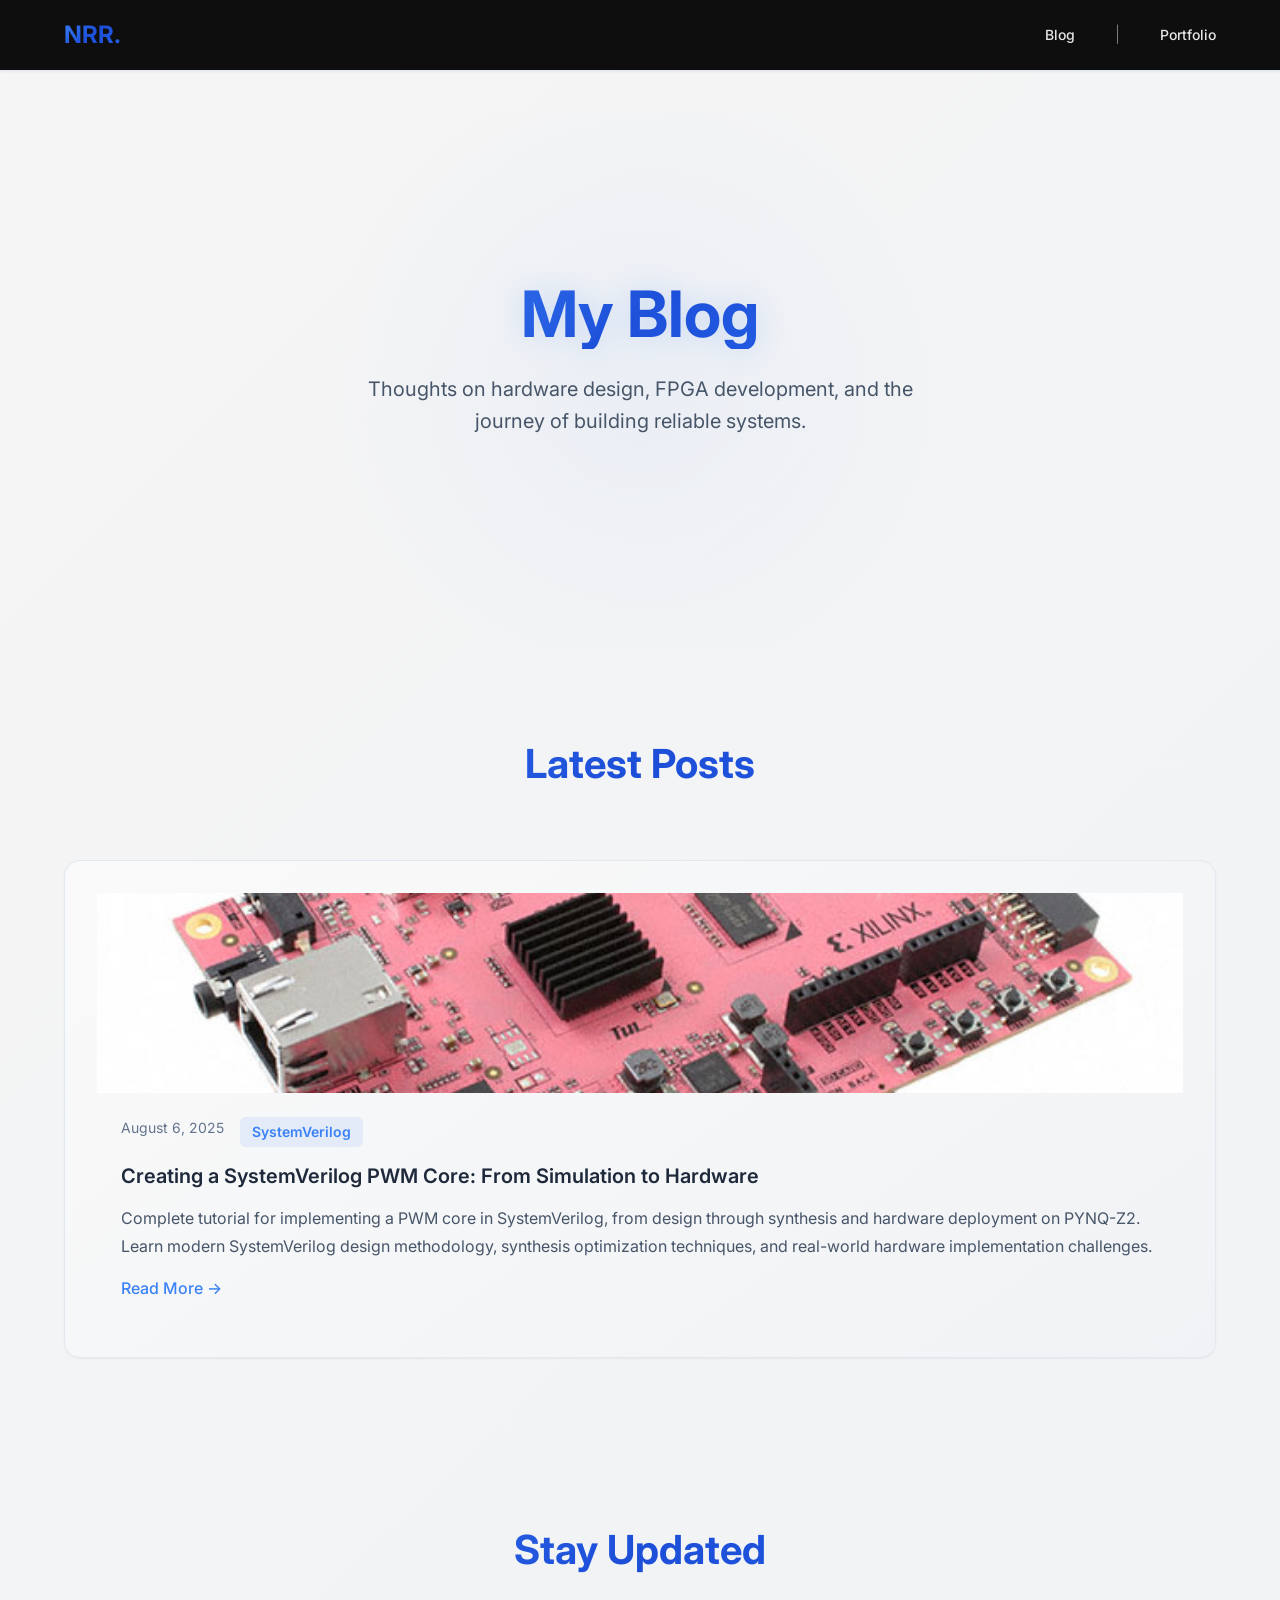
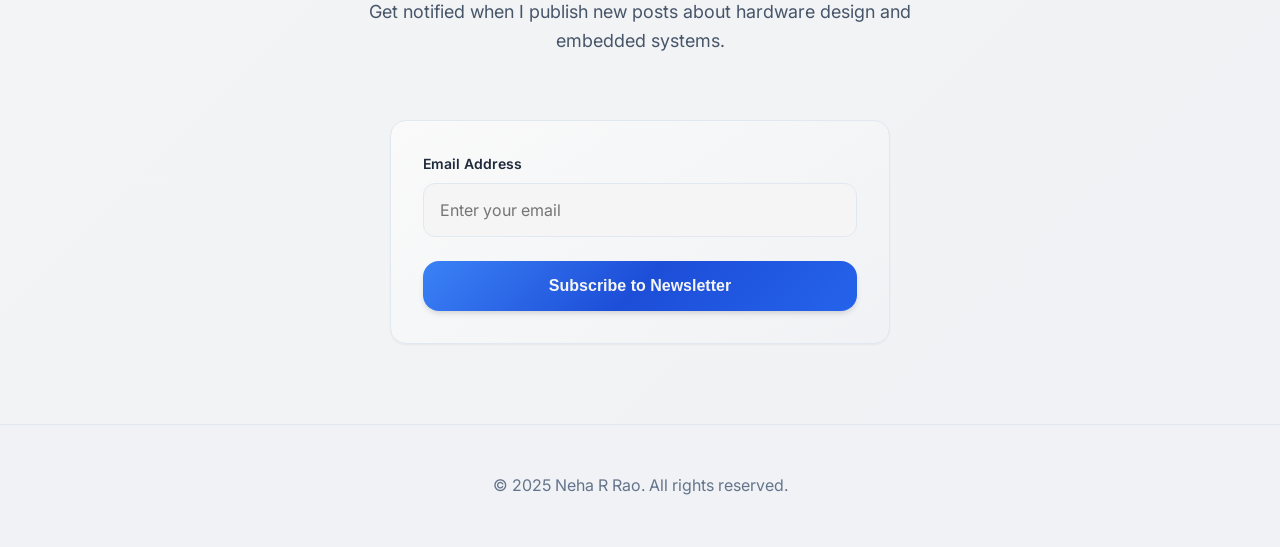
==== blog.html @ 820694b0 "blog" ====
<!DOCTYPE html>
<html lang="en">

<head>
    <meta charset="UTF-8">
    <meta name="viewport" content="width=device-width, initial-scale=1.0">
    <title>Blog - Neha R Rao</title>
    <link rel="stylesheet" href="styles.css">
</head>

<body>
    <header>
        <div class="container">
            <div class="header-content">
                <div class="logo">
                    <a href="index.html" onclick="window.open('index.html', '_self');">NRR.</a>
                </div>
                <nav>
                    <ul>
                        <li><a href="blog.html" class="active">Blog</a></li>
                        <li class="nav-separator">|</li>
                        <li><a href="index.html" onclick="window.open('index.html', '_self');">Portfolio</a></li>
                    </ul>
                </nav>
            </div>
        </div>
    </header>

    <main>
        <div class="container">
            <!-- Blog Hero Section -->
            <section id="blog-hero">
                <div class="hero-content">
                    <h1 class="hero-title">My Blog</h1>
                    <p class="hero-subtitle">
                        Thoughts on hardware design, FPGA development, and the journey of building reliable systems.
                    </p>
                </div>
            </section>

            <!-- Blog Posts Section -->
            <section id="blog-posts">
                <div class="section-header">
                    <h2 class="section-title">Latest Posts</h2>
                </div>
                
                <div class="blog-grid">
                    <!-- Blog Post 1 -->
                    <article class="blog-card card">
                        <div class="blog-image">
                            <img src="images/pynqz2.jpeg" alt="SystemVerilog PWM Core" class="project-image">
                        </div>
                        <div class="blog-content">
                            <div class="blog-meta">
                                <span class="blog-date">August 6, 2025</span>
                                <span class="blog-category">SystemVerilog</span>
                            </div>
                            <h3 class="blog-title">Creating a SystemVerilog PWM Core: From Simulation to Hardware</h3>
                            <p class="blog-excerpt">
                                Complete tutorial for implementing a PWM core in SystemVerilog, from design through synthesis and hardware deployment on PYNQ-Z2. Learn modern SystemVerilog design methodology, synthesis optimization techniques, and real-world hardware implementation challenges.
                            </p>
                            <a href="pwm-tutorial.html" class="blog-link">Read More →</a>
                        </div>
                    </article>
                </div>
            </section>

            <!-- Newsletter Section -->
            <section id="newsletter">
                <div class="section-header">
                    <h2 class="section-title">Stay Updated</h2>
                    <p class="section-subtitle">Get notified when I publish new posts about hardware design and embedded systems.</p>
                </div>
                <div class="newsletter-form">
                    <form action="https://formspree.io/f/movlgvbb" method="POST" class="contact-form">
                        <div class="form-group">
                            <label for="newsletter-email">Email Address</label>
                            <input type="email" id="newsletter-email" name="newsletter-email" placeholder="Enter your email" required>
                        </div>
                        <button type="submit" class="submit-btn">
                            <span class="btn-text">Subscribe to Newsletter</span>
                        </button>
                    </form>
                </div>
            </section>
        </div>
    </main>

    <footer>
        <div class="container">
            <p>&copy; 2025 Neha R Rao. All rights reserved.</p>
        </div>
    </footer>

    <!-- Scroll to Top Button -->
    <button id="scrollToTopBtn">
        <svg viewBox="-3 0 32 32" version="1.1" xmlns="http://www.w3.org/2000/svg" xmlns:xlink="http://www.w3.org/1999/xlink">
            <g id="SVGRepo_bgCarrier" stroke-width="0"></g>
            <g id="SVGRepo_tracerCarrier" stroke-linecap="round" stroke-linejoin="round"></g>
            <g id="SVGRepo_iconCarrier">
                <g id="icomoon-ignore"> </g>
                <path d="M26.221 16c0-7.243-5.871-13.113-13.113-13.113s-13.113 5.87-13.113 13.113c0 7.242 5.871 13.113 13.113 13.113s13.113-5.871 13.113-13.113zM1.045 16c0-6.652 5.412-12.064 12.064-12.064s12.064 5.412 12.064 12.064c0 6.652-5.411 12.064-12.064 12.064-6.652 0-12.064-5.412-12.064-12.064z" fill="currentColor"> </path>
                <path d="M18.746 15.204l0.742-0.742-6.379-6.379-6.378 6.379 0.742 0.742 5.112-5.112v12.727h1.049v-12.727z" fill="currentColor"> </path>
            </g>
        </svg>
    </button>

    <script src="script.js"></script>
</body>

</html>
---- styles.css ----
/* Modern Portfolio Styles */
@import url('https://fonts.googleapis.com/css2?family=Inter:wght@100..900&display=swap');

/* CSS Reset and Base Styles */
* {
    margin: 0;
    padding: 0;
    box-sizing: border-box;
}

html {
    scroll-behavior: smooth;
}

:root {
    /* Color Palette - Modern White/Light Theme */
    --primary-bg: #f5f5f5;
    --secondary-bg: #f0f2f5;
    --card-bg: #fafafa;
    --accent-color: #3b82f6;
    --accent-secondary: #1d4ed8;
    --accent-hover: #2563eb;
    --text-primary: #1e293b;
    --text-secondary: #475569;
    --text-muted: #64748b;
    --border-color: #e2e8f0;
    --gradient-primary: linear-gradient(135deg, #3b82f6 0%, #1d4ed8 50%, #2563eb 100%);
    --gradient-secondary: linear-gradient(135deg, #6366f1 0%, #8b5cf6 100%);
    --gradient-card: linear-gradient(145deg, #fafafa 0%, #f0f2f5 100%);
    
    /* Typography */
    --font-family: 'Inter', -apple-system, BlinkMacSystemFont, 'Segoe UI', Roboto, sans-serif;
    --font-size-xs: 0.75rem;
    --font-size-sm: 0.875rem;
    --font-size-base: 1rem;
    --font-size-lg: 1.125rem;
    --font-size-xl: 1.25rem;
    --font-size-2xl: 1.5rem;
    --font-size-3xl: 2rem;
    --font-size-4xl: 2.5rem;
    --font-size-5xl: 3rem;
    --font-size-6xl: 4rem;
    
    /* Spacing */
    --space-1: 0.25rem;
    --space-2: 0.5rem;
    --space-3: 0.75rem;
    --space-4: 1rem;
    --space-5: 1.25rem;
    --space-6: 1.5rem;
    --space-8: 2rem;
    --space-10: 2.5rem;
    --space-12: 3rem;
    --space-16: 4rem;
    --space-20: 5rem;
    --space-24: 6rem;
    
    /* Border Radius */
    --radius-sm: 0.375rem;
    --radius-md: 0.5rem;
    --radius-lg: 0.75rem;
    --radius-xl: 1rem;
    --radius-2xl: 1.5rem;
    
    /* Shadows */
    --shadow-sm: 0 1px 2px 0 rgba(0, 0, 0, 0.05);
    --shadow-md: 0 4px 6px -1px rgba(0, 0, 0, 0.1), 0 2px 4px -1px rgba(0, 0, 0, 0.06);
    --shadow-lg: 0 10px 15px -3px rgba(0, 0, 0, 0.1), 0 4px 6px -2px rgba(0, 0, 0, 0.05);
    --shadow-xl: 0 20px 25px -5px rgba(0, 0, 0, 0.1), 0 10px 10px -5px rgba(0, 0, 0, 0.04);
    --shadow-glow: 0 0 20px rgba(59, 130, 246, 0.15);
    
    /* Transitions */
    --transition-fast: 150ms ease-in-out;
    --transition-normal: 250ms ease-in-out;
    --transition-slow: 350ms ease-in-out;
}

body {
    font-family: var(--font-family);
    background: linear-gradient(135deg, var(--primary-bg) 0%, var(--secondary-bg) 100%);
    color: var(--text-primary);
    line-height: 1.6;
    font-size: var(--font-size-base);
    overflow-x: hidden;
    min-height: 100vh;
}

/* Container */
.container {
    max-width: 1200px;
    margin: 0 auto;
    padding: 0 var(--space-6);
}

/* Header */
header {
    position: fixed;
    top: 0;
    left: 0;
    right: 0;
    background: rgba(10, 10, 10, 0.98);
    backdrop-filter: blur(20px);
    border-bottom: 1px solid var(--border-color);
    z-index: 1000;
    transition: var(--transition-normal);
    box-shadow: var(--shadow-sm);
}

.header-content {
    display: flex;
    justify-content: space-between;
    align-items: center;
    padding: var(--space-4) 0;
}

.logo {
    font-size: var(--font-size-2xl);
    font-weight: 700;
    background: var(--gradient-primary);
    -webkit-background-clip: text;
    -webkit-text-fill-color: transparent;
    background-clip: text;
    text-decoration: none;
    transition: var(--transition-fast);
}

.logo:hover {
    transform: scale(1.05);
}

/* Navigation */
nav ul {
    display: flex;
    list-style: none;
    gap: var(--space-8);
    align-items: center;
}

nav a {
    color: rgba(255, 255, 255, 0.9);
    text-decoration: none;
    font-weight: 500;
    font-size: var(--font-size-sm);
    transition: var(--transition-fast);
    position: relative;
    padding: var(--space-2) 0;
}

nav a:hover,
nav a.active {
    color: #ffffff;
}

/* Navigation separator */
.nav-separator {
    color: rgba(255, 255, 255, 0.5);
    margin: 0 var(--space-2);
    font-weight: 300;
}

nav a::after {
    content: '';
    position: absolute;
    bottom: 0;
    left: 0;
    width: 0;
    height: 2px;
    background: var(--gradient-primary);
    transition: var(--transition-fast);
}

nav a:hover::after,
nav a.active::after {
    width: 100%;
}

/* Main Content */
main {
    margin-top: 80px;
    padding-top: var(--space-8);
}

/* Hero Section */
#about {
    min-height: 100vh;
    display: flex;
    flex-direction: column;
    justify-content: center;
    padding: var(--space-20) 0;
    position: relative;
}

#about::before {
    content: '';
    position: absolute;
    top: 0;
    left: 0;
    right: 0;
    bottom: 0;
    background: radial-gradient(circle at 50% 50%, rgba(59, 130, 246, 0.05) 0%, transparent 50%);
    pointer-events: none;
}

.hero-content {
    text-align: center;
    max-width: 800px;
    margin: 0 auto;
    opacity: 0;
    transform: translateY(30px);
    transition: all 0.8s ease-out;
    position: relative;
    z-index: 1;
}

.hero-title {
    font-size: var(--font-size-6xl);
    font-weight: 700;
    margin-bottom: var(--space-6);
    background: var(--gradient-primary);
    -webkit-background-clip: text;
    -webkit-text-fill-color: transparent;
    background-clip: text;
    line-height: 1.1;
    text-shadow: 0 0 30px rgba(59, 130, 246, 0.2);
}

.hero-subtitle {
    font-size: var(--font-size-xl);
    color: var(--text-secondary);
    margin-bottom: var(--space-12);
    line-height: 1.6;
    max-width: 600px;
    margin-left: auto;
    margin-right: auto;
}

/* Social Links */
.social-links {
    display: flex;
    justify-content: center;
    gap: var(--space-6);
    margin-bottom: var(--space-8);
}

.social-link {
    display: flex;
    align-items: center;
    justify-content: center;
    width: 50px;
    height: 50px;
    background: var(--gradient-card);
    border: 1px solid var(--border-color);
    border-radius: var(--radius-lg);
    transition: var(--transition-normal);
    color: var(--text-secondary);
    position: relative;
    overflow: hidden;
    box-shadow: var(--shadow-sm);
}

/* Removed the blue hover animation from social links */

.social-link:hover {
    transform: translateY(-2px);
    box-shadow: var(--shadow-glow);
    border-color: var(--accent-color);
}

.social-link svg {
    width: 24px;
    height: 24px;
    position: relative;
    z-index: 1;
    transition: color 0.3s ease;
}

.social-link:hover svg {
    color: var(--accent-color);
}

/* Resume Button */
.resume-button {
    display: inline-flex;
    align-items: center;
    padding: var(--space-4) var(--space-8);
    background: var(--gradient-primary);
    color: var(--primary-bg);
    text-decoration: none;
    border-radius: var(--radius-xl);
    font-weight: 600;
    font-size: var(--font-size-base);
    transition: var(--transition-normal);
    box-shadow: var(--shadow-md);
    position: relative;
    overflow: hidden;
}

.resume-button::before {
    content: '';
    position: absolute;
    top: 0;
    left: -100%;
    width: 100%;
    height: 100%;
    background: linear-gradient(90deg, transparent, rgba(255, 255, 255, 0.2), transparent);
    transition: left 0.5s ease;
}

.resume-button:hover::before {
    left: 100%;
}

.resume-button:hover {
    transform: translateY(-2px);
    box-shadow: var(--shadow-glow);
    color: var(--primary-bg);
}

/* Sections */
section {
    padding: var(--space-20) 0;
    position: relative;
}

.section-header {
    text-align: center;
    margin-bottom: var(--space-16);
}

.section-title {
    font-size: var(--font-size-4xl);
    font-weight: 700;
    background: var(--gradient-primary);
    -webkit-background-clip: text;
    -webkit-text-fill-color: transparent;
    background-clip: text;
    margin-bottom: var(--space-4);
}

.section-subtitle {
    color: var(--text-secondary);
    font-size: var(--font-size-lg);
    max-width: 600px;
    margin: 0 auto;
}

/* Cards */
.card {
    background: var(--gradient-card);
    border: 1px solid var(--border-color);
    border-radius: var(--radius-xl);
    padding: var(--space-8);
    transition: var(--transition-normal);
    height: 100%;
    position: relative;
    overflow: hidden;
    box-shadow: var(--shadow-sm);
}

.card::before {
    content: '';
    position: absolute;
    top: 0;
    left: 0;
    right: 0;
    height: 3px;
    background: var(--gradient-primary);
    transform: scaleX(0);
    transition: transform 0.3s ease;
}

.card:hover::before {
    transform: scaleX(1);
}

.card:hover {
    transform: translateY(-4px);
    box-shadow: var(--shadow-glow);
    border-color: var(--accent-color);
}

/* Skills Grid */
.skills-grid {
    display: grid;
    grid-template-columns: repeat(auto-fit, minmax(300px, 1fr));
    gap: var(--space-6);
    margin-top: var(--space-12);
}

.skill-card {
    background: var(--gradient-card);
    border: 1px solid var(--border-color);
    border-radius: var(--radius-xl);
    padding: var(--space-8);
    transition: var(--transition-normal);
    position: relative;
    overflow: hidden;
    box-shadow: var(--shadow-sm);
}

.skill-card::after {
    content: '';
    position: absolute;
    top: 0;
    left: -100%;
    width: 100%;
    height: 100%;
    background: linear-gradient(90deg, transparent, rgba(59, 130, 246, 0.05), transparent);
    transition: left 0.5s ease;
}

.skill-card:hover::after {
    left: 100%;
}

.skill-card:hover {
    transform: translateY(-4px);
    box-shadow: var(--shadow-glow);
    border-color: var(--accent-color);
}

.skill-card h3 {
    font-size: var(--font-size-lg);
    font-weight: 600;
    margin-bottom: var(--space-4);
    color: var(--accent-color);
}

.skill-card p {
    color: var(--text-secondary);
    line-height: 1.7;
}

/* Experience */
.experience-item {
    margin-bottom: var(--space-8);
}

.experience-item:last-child {
    margin-bottom: 0;
}

.job-title {
    font-size: var(--font-size-xl);
    font-weight: 600;
    color: var(--accent-color);
    margin-bottom: var(--space-2);
}

.job-company {
    font-size: var(--font-size-lg);
    color: var(--text-secondary);
    margin-bottom: var(--space-2);
}

.job-timeline {
    font-size: var(--font-size-sm);
    color: var(--text-muted);
    margin-bottom: var(--space-4);
}

.job-description {
    color: var(--text-secondary);
    line-height: 1.7;
}

/* Make sub-job-timeline smaller */
.sub-job-timeline {
    font-size: var(--font-size-xs);
    color: var(--text-muted);
}

/* Projects */
.projects-grid {
    display: grid;
    grid-template-columns: repeat(auto-fit, minmax(350px, 1fr));
    gap: var(--space-8);
    margin-top: var(--space-12);
}

.project-card {
    background: var(--gradient-card);
    border: 1px solid var(--border-color);
    border-radius: var(--radius-xl);
    overflow: hidden;
    transition: var(--transition-normal);
    position: relative;
    box-shadow: var(--shadow-sm);
}

.project-card::before {
    content: '';
    position: absolute;
    top: 0;
    left: 0;
    right: 0;
    height: 4px;
    background: var(--gradient-primary);
    transform: scaleX(0);
    transition: transform 0.3s ease;
}

.project-card:hover::before {
    transform: scaleX(1);
}

.project-card:hover {
    transform: translateY(-4px);
    box-shadow: var(--shadow-glow);
    border-color: var(--accent-color);
}

.project-image {
    width: 100%;
    height: 200px;
    object-fit: cover;
    transition: var(--transition-normal);
}

.project-card:hover .project-image {
    transform: scale(1.05);
}

.project-content {
    padding: var(--space-6);
}

.project-title {
    font-size: var(--font-size-xl);
    font-weight: 600;
    color: var(--accent-color);
    margin-bottom: var(--space-4);
}

.project-description {
    color: var(--text-secondary);
    line-height: 1.7;
    margin-bottom: var(--space-4);
}

.project-link {
    color: var(--accent-color);
    text-decoration: none;
    font-weight: 500;
    transition: var(--transition-fast);
}

.project-link:hover {
    color: var(--accent-hover);
}

/* About Me */
.about-content {
    max-width: 800px;
    margin: 0 auto;
}

.about-content p {
    color: var(--text-secondary);
    font-size: var(--font-size-lg);
    line-height: 1.7;
    margin-bottom: var(--space-6);
}

/* Contact */
.contact-content {
    max-width: 700px;
    margin: 0 auto;
}

.contact-form {
    background: var(--gradient-card);
    border: 1px solid var(--border-color);
    border-radius: var(--radius-xl);
    padding: var(--space-8);
    margin-bottom: var(--space-8);
    box-shadow: var(--shadow-sm);
    transition: var(--transition-normal);
}

.contact-form:hover {
    box-shadow: var(--shadow-glow);
    border-color: var(--accent-color);
}

.form-group {
    margin-bottom: var(--space-6);
    text-align: left;
}

.form-group label {
    display: block;
    margin-bottom: var(--space-2);
    font-weight: 600;
    color: var(--text-primary);
    font-size: var(--font-size-sm);
}

.form-group input,
.form-group textarea {
    width: 100%;
    padding: var(--space-4);
    border: 1px solid var(--border-color);
    border-radius: var(--radius-lg);
    background: var(--primary-bg);
    color: var(--text-primary);
    font-size: var(--font-size-base);
    transition: var(--transition-fast);
    font-family: var(--font-family);
}

.form-group input:focus,
.form-group textarea:focus {
    outline: none;
    border-color: var(--accent-color);
    box-shadow: 0 0 0 3px rgba(59, 130, 246, 0.1);
}

.form-group textarea {
    resize: vertical;
    min-height: 120px;
}

.submit-btn {
    background: var(--gradient-primary);
    color: var(--primary-bg);
    border: none;
    border-radius: var(--radius-xl);
    padding: var(--space-4) var(--space-8);
    font-size: var(--font-size-base);
    font-weight: 600;
    cursor: pointer;
    transition: var(--transition-normal);
    box-shadow: var(--shadow-md);
    position: relative;
    overflow: hidden;
    width: 100%;
    display: flex;
    align-items: center;
    justify-content: center;
    gap: var(--space-2);
}

.submit-btn:hover {
    transform: translateY(-2px);
    box-shadow: var(--shadow-glow);
}

.submit-btn:disabled {
    opacity: 0.7;
    cursor: not-allowed;
    transform: none;
}

.spinner {
    width: 20px;
    height: 20px;
    animation: spin 1s linear infinite;
}

@keyframes spin {
    from { transform: rotate(0deg); }
    to { transform: rotate(360deg); }
}

.contact-info {
    text-align: center;
    margin-top: var(--space-8);
}

.contact-info p {
    font-size: var(--font-size-lg);
    color: var(--text-secondary);
    margin-bottom: var(--space-4);
}

.contact-email {
    color: var(--accent-color);
    text-decoration: none;
    font-weight: 600;
    transition: var(--transition-fast);
    font-size: var(--font-size-lg);
}

.contact-email:hover {
    color: var(--accent-hover);
}

/* Form Success/Error Messages */
.form-message {
    padding: var(--space-4);
    border-radius: var(--radius-lg);
    margin-bottom: var(--space-6);
    font-weight: 500;
}

.form-message.success {
    background: rgba(34, 197, 94, 0.1);
    color: #16a34a;
    border: 1px solid rgba(34, 197, 94, 0.2);
}

.form-message.error {
    background: rgba(239, 68, 68, 0.1);
    color: #dc2626;
    border: 1px solid rgba(239, 68, 68, 0.2);
}

/* Scroll to Top Button */
#scrollToTopBtn {
    position: fixed;
    bottom: var(--space-6);
    right: var(--space-6);
    background: var(--gradient-primary);
    border: none;
    border-radius: 50%;
    width: 50px;
    height: 50px;
    display: flex;
    align-items: center;
    justify-content: center;
    cursor: pointer;
    opacity: 0;
    visibility: hidden;
    transition: var(--transition-normal);
    z-index: 1000;
    box-shadow: var(--shadow-lg);
}

#scrollToTopBtn.visible {
    opacity: 1;
    visibility: visible;
}

#scrollToTopBtn:hover {
    transform: translateY(-2px);
    box-shadow: var(--shadow-glow);
}

#scrollToTopBtn svg {
    width: 24px;
    height: 24px;
    fill: var(--primary-bg);
}

/* Footer */
footer {
    background: var(--secondary-bg);
    border-top: 1px solid var(--border-color);
    padding: var(--space-12) 0;
    text-align: center;
    color: var(--text-muted);
}

/* Responsive Design */
@media (max-width: 768px) {
    .container {
        padding: 0 var(--space-4);
    }
    
    .hero-title {
        font-size: var(--font-size-4xl);
    }
    
    .hero-subtitle {
        font-size: var(--font-size-lg);
    }
    
    .section-title {
        font-size: var(--font-size-3xl);
    }
    
    nav ul {
        gap: var(--space-4);
    }
    
    nav a {
        font-size: var(--font-size-xs);
    }
    
    .skills-grid {
        grid-template-columns: 1fr;
    }
    
    .projects-grid {
        grid-template-columns: 1fr;
    }
    
    .social-links {
        gap: var(--space-4);
    }
    
    .social-link {
        width: 45px;
        height: 45px;
    }
    
    .project-image {
        height: 180px;
    }
    
    .card {
        padding: var(--space-6);
    }
    
    .skill-card {
        padding: var(--space-6);
    }
}

@media (max-width: 480px) {
    .hero-title {
        font-size: var(--font-size-3xl);
    }
    
    .hero-subtitle {
        font-size: var(--font-size-base);
    }
    
    .section-title {
        font-size: var(--font-size-2xl);
    }
    
    .header-content {
        flex-direction: column;
        gap: var(--space-4);
    }
    
    nav ul {
        flex-wrap: wrap;
        justify-content: center;
    }
    
    main {
        margin-top: 120px;
    }
}

/* Animations */
@keyframes fadeInUp {
    from {
        opacity: 0;
        transform: translateY(30px);
    }
    to {
        opacity: 1;
        transform: translateY(0);
    }
}

.fade-in-up {
    animation: fadeInUp 0.6s ease-out;
}

/* Utility Classes */
.text-center {
    text-align: center;
}

.mb-4 {
    margin-bottom: var(--space-4);
}

.mb-6 {
    margin-bottom: var(--space-6);
}

.mb-8 {
    margin-bottom: var(--space-8);
}

.mt-8 {
    margin-top: var(--space-8);
}

.mt-12 {
    margin-top: var(--space-12);
}

/* Loading animation */
body {
    opacity: 0;
    transition: opacity 0.5s ease;
}

body.loaded {
    opacity: 1;
}

/* Enhanced focus states for accessibility */
a:focus,
button:focus {
    outline: 2px solid var(--accent-color);
    outline-offset: 2px;
}

/* Smooth transitions for all interactive elements */
* {
    transition: color 0.2s ease, background-color 0.2s ease, border-color 0.2s ease, transform 0.2s ease;
}

/* Blog Styles */
.blog-grid {
    display: grid;
    grid-template-columns: repeat(auto-fit, minmax(400px, 1fr));
    gap: var(--space-8);
    margin-top: var(--space-12);
}

.blog-card {
    background: var(--gradient-card);
    border: 1px solid var(--border-color);
    border-radius: var(--radius-xl);
    overflow: hidden;
    transition: var(--transition-normal);
    position: relative;
    box-shadow: var(--shadow-sm);
}

.blog-card::before {
    content: '';
    position: absolute;
    top: 0;
    left: 0;
    right: 0;
    height: 4px;
    background: var(--gradient-primary);
    transform: scaleX(0);
    transition: transform 0.3s ease;
}

.blog-card:hover::before {
    transform: scaleX(1);
}

.blog-card:hover {
    transform: translateY(-4px);
    box-shadow: var(--shadow-glow);
    border-color: var(--accent-color);
}

.blog-image {
    width: 100%;
    height: 200px;
    overflow: hidden;
}

.blog-image img {
    width: 100%;
    height: 100%;
    object-fit: cover;
    transition: var(--transition-normal);
}

.blog-card:hover .blog-image img {
    transform: scale(1.05);
}

.blog-content {
    padding: var(--space-6);
}

.blog-meta {
    display: flex;
    gap: var(--space-4);
    margin-bottom: var(--space-4);
    font-size: var(--font-size-sm);
}

.blog-date {
    color: var(--text-muted);
}

.blog-category {
    color: var(--accent-color);
    font-weight: 600;
    background: rgba(59, 130, 246, 0.1);
    padding: var(--space-1) var(--space-3);
    border-radius: var(--radius-sm);
}

.blog-title {
    font-size: var(--font-size-xl);
    font-weight: 600;
    color: var(--text-primary);
    margin-bottom: var(--space-4);
    line-height: 1.3;
}

.blog-excerpt {
    color: var(--text-secondary);
    line-height: 1.7;
    margin-bottom: var(--space-4);
}

.blog-link {
    color: var(--accent-color);
    text-decoration: none;
    font-weight: 500;
    transition: var(--transition-fast);
    display: inline-flex;
    align-items: center;
    gap: var(--space-1);
}

.blog-link:hover {
    color: var(--accent-hover);
    transform: translateX(4px);
}

/* Newsletter Section */
.newsletter-form {
    max-width: 500px;
    margin: 0 auto;
}

.newsletter-form .contact-form {
    margin-bottom: 0;
}

/* Blog Hero Section */
#blog-hero {
    min-height: 60vh;
    display: flex;
    flex-direction: column;
    justify-content: center;
    padding: var(--space-20) 0;
    position: relative;
}

#blog-hero::before {
    content: '';
    position: absolute;
    top: 0;
    left: 0;
    right: 0;
    bottom: 0;
    background: radial-gradient(circle at 50% 50%, rgba(59, 130, 246, 0.05) 0%, transparent 50%);
    pointer-events: none;
}

/* Responsive Blog Design */
@media (max-width: 768px) {
    .blog-grid {
        grid-template-columns: 1fr;
        gap: var(--space-6);
    }
    
    .blog-card {
        margin-bottom: var(--space-6);
    }
    
    .blog-image {
        height: 180px;
    }
    
    .blog-content {
        padding: var(--space-5);
    }
    
    .blog-title {
        font-size: var(--font-size-lg);
    }
    
    .blog-meta {
        flex-direction: column;
        gap: var(--space-2);
    }
}
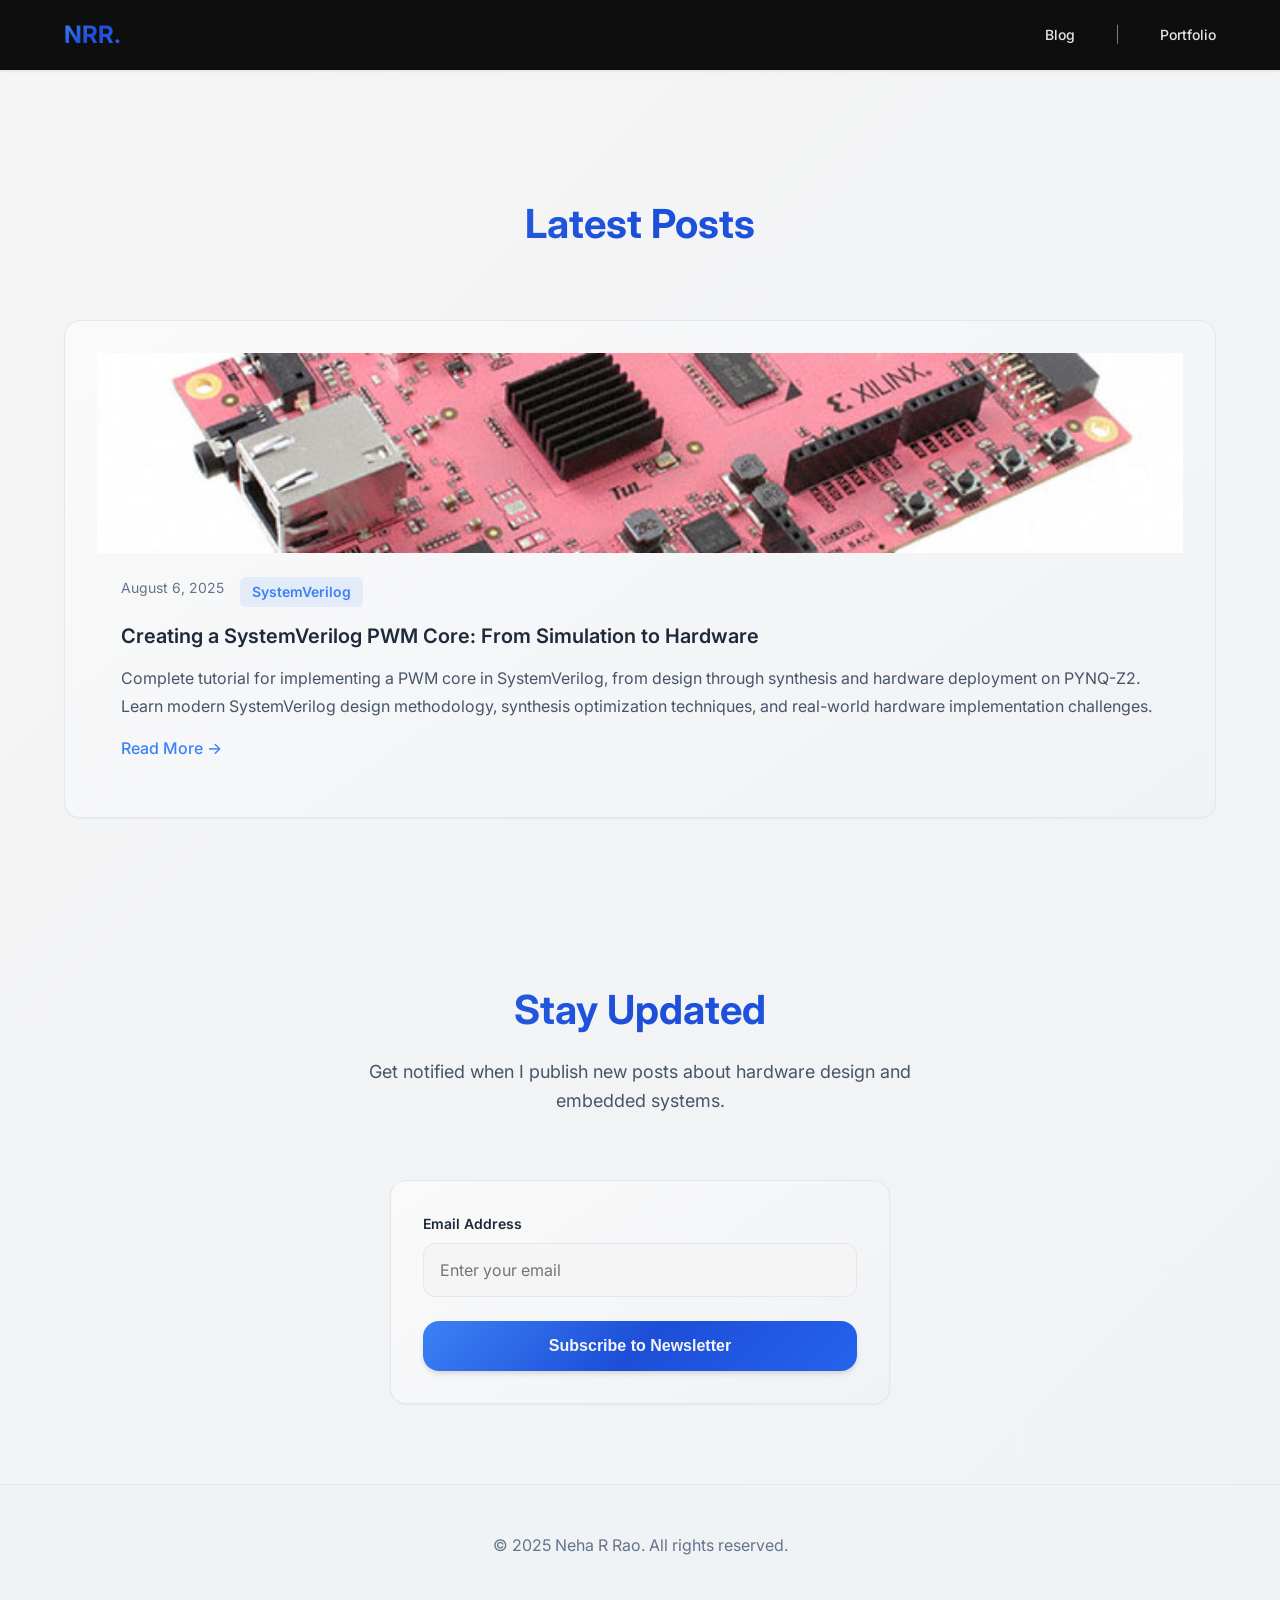
==== commit 4ae9d8cc: "commented hero section" ====
--- a/blog.html
+++ b/blog.html
@@ -28,7 +28,7 @@
 
     <main>
         <div class="container">
-            <!-- Blog Hero Section -->
+            <!-- Blog Hero Section
             <section id="blog-hero">
                 <div class="hero-content">
                     <h1 class="hero-title">My Blog</h1>
@@ -36,7 +36,7 @@
                         Thoughts on hardware design, FPGA development, and the journey of building reliable systems.
                     </p>
                 </div>
-            </section>
+            </section> -->
 
             <!-- Blog Posts Section -->
             <section id="blog-posts">
